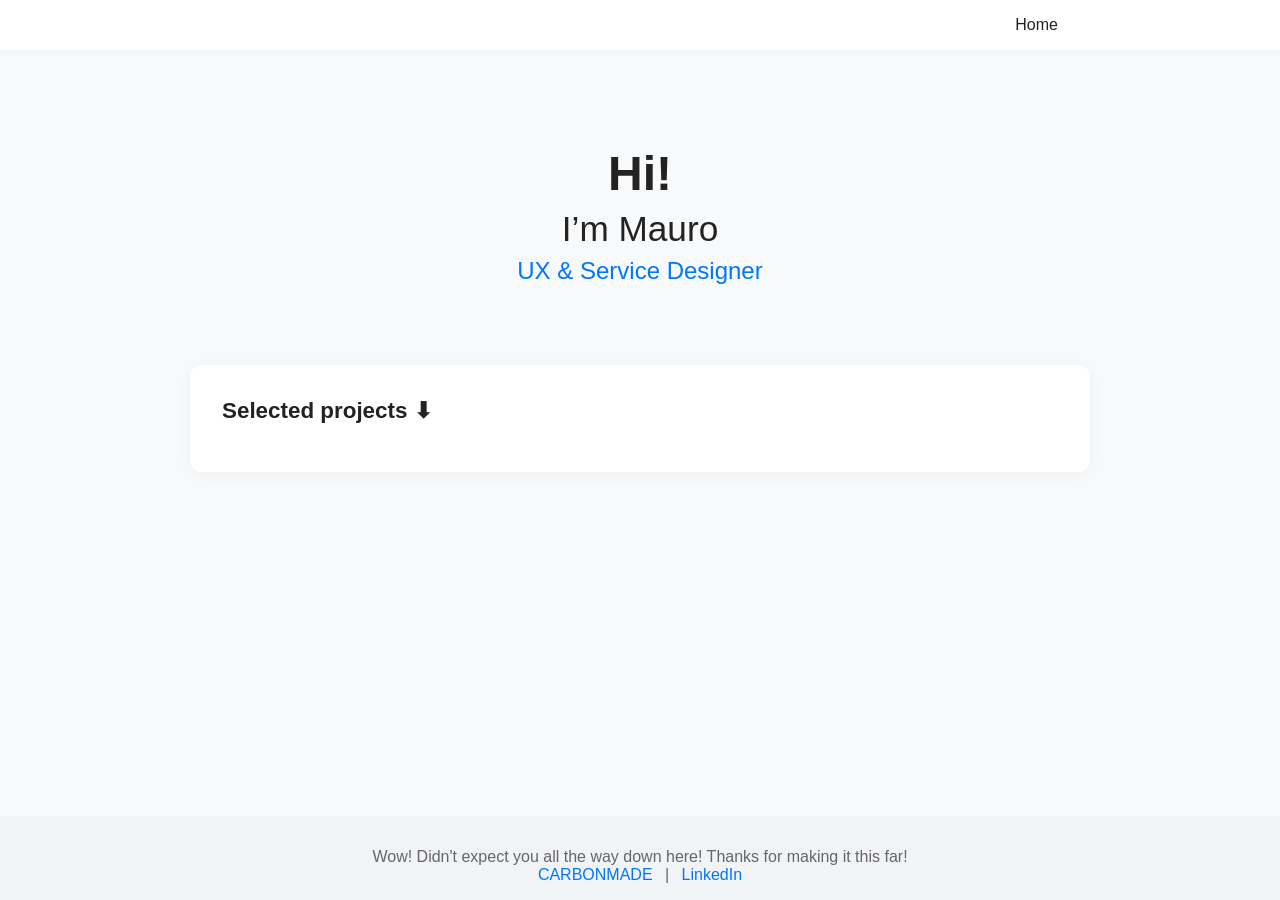
==== index.html @ ee6c0d0a "First AI draft" ====
<!DOCTYPE html>
<html lang="en">
<head>
	<meta charset="UTF-8">
	<meta name="viewport" content="width=device-width, initial-scale=1.0">
	<title>Mauro | UX & Service Designer</title>
	<link rel="stylesheet" href="style.css">
</head>
<body>
	<header>
		<nav>
			<ul>
				<li><a href="#home">Home</a></li>
			</ul>
		</nav>
	</header>
	<main>
		<section id="home" class="hero">
			<h1>Hi!</h1>
			<h2>I’m Mauro</h2>
			<h3>UX &amp; Service Designer</h3>
		</section>
		<section class="projects">
			<h2>Selected projects ⬇</h2>
			<!-- Add project cards or links here -->
		</section>
	</main>
	<footer>
		<p>Wow! Didn't expect you all the way down here! Thanks for making it this far!</p>
		<p>
			<a href="https://carbonmade.com/?campaign=c4" target="_blank" rel="noopener">CARBONMADE</a> |
			<a href="https://www.linkedin.com/in/schaellmann/" target="_blank" rel="noopener">LinkedIn</a>
		</p>
	</footer>
</body>
</html>
---- style.css ----
/* Reset some default styles */
* {
	margin: 0;
	padding: 0;
	box-sizing: border-box;
}

body {
	font-family: 'Inter', Arial, sans-serif;
	background: #f8f9fa;
	color: #222;
	min-height: 100vh;
	display: flex;
	flex-direction: column;
}

header {
	background: #fff;
	box-shadow: 0 2px 8px rgba(0,0,0,0.03);
	padding: 1rem 0;
}
nav ul {
	list-style: none;
	display: flex;
	justify-content: flex-end;
	max-width: 900px;
	margin: 0 auto;
	padding: 0 2rem;
}
nav a {
	text-decoration: none;
	color: #222;
	font-weight: 500;
	margin-left: 2rem;
	transition: color 0.2s;
}
nav a:hover {
	color: #0077ff;
}

.hero {
	text-align: center;
	padding: 6rem 2rem 3rem 2rem;
}
.hero h1 {
	font-size: 3rem;
	margin-bottom: 0.5rem;
}
.hero h2 {
	font-size: 2.2rem;
	font-weight: 400;
	margin-bottom: 0.5rem;
}
.hero h3 {
	font-size: 1.5rem;
	color: #0077ff;
	font-weight: 500;
}

.projects {
	max-width: 900px;
	margin: 2rem auto;
	padding: 2rem;
	background: #fff;
	border-radius: 12px;
	box-shadow: 0 2px 16px rgba(0,0,0,0.04);
}
.projects h2 {
	font-size: 1.4rem;
	margin-bottom: 1rem;
}

footer {
	margin-top: auto;
	background: #f1f3f6;
	text-align: center;
	padding: 2rem 1rem 1rem 1rem;
	font-size: 1rem;
	color: #666;
}
footer a {
	color: #0077ff;
	text-decoration: none;
	margin: 0 0.5rem;
}
footer a:hover {
	text-decoration: underline;
}
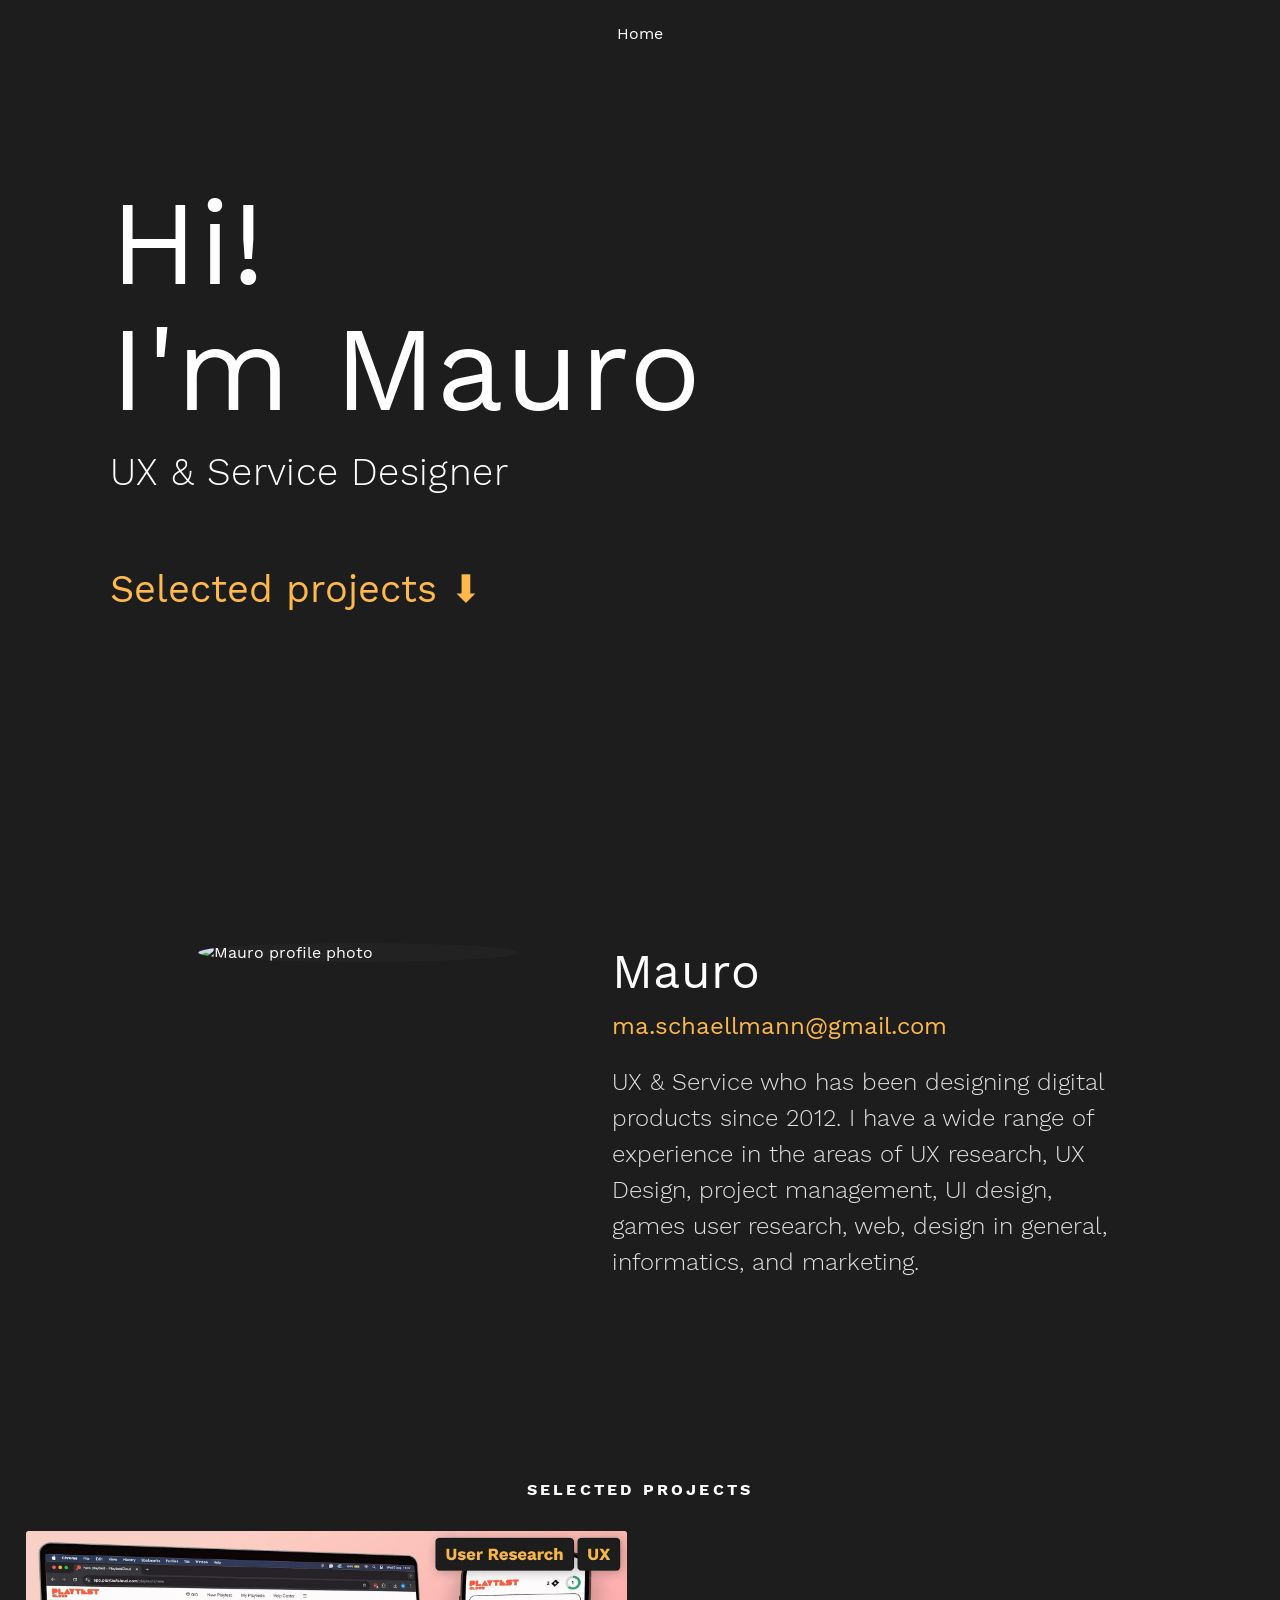
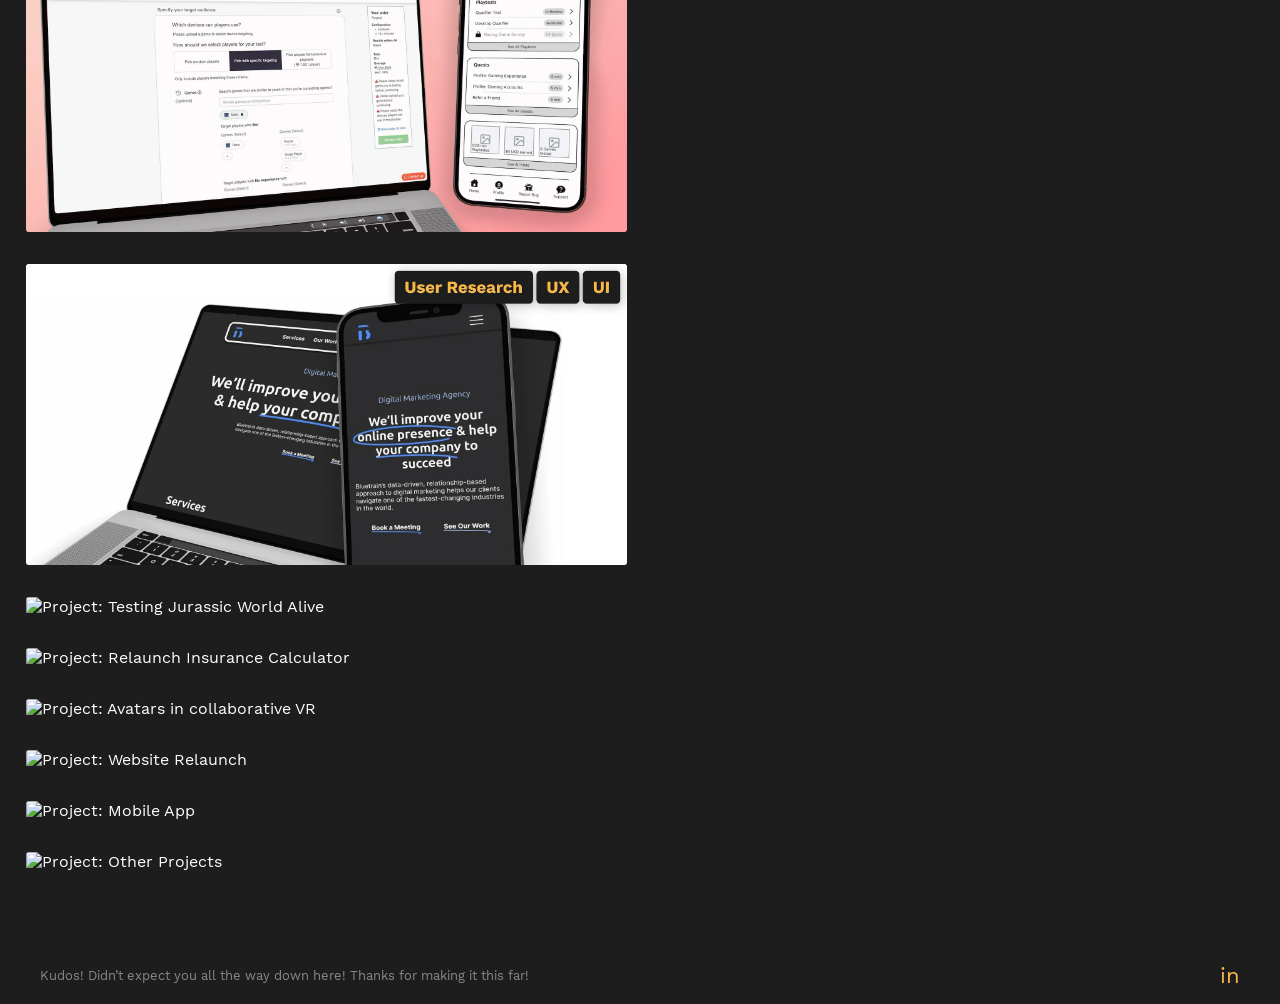
==== commit 72a24b73: "fkrst draft home page (desktop only)" ====
--- a/index.html
+++ b/index.html
@@ -1,3 +1,4 @@
+
 <!DOCTYPE html>
 <html lang="en">
 <head>
@@ -9,28 +10,83 @@
 <body>
 	<header>
 		<nav>
-			<ul>
-				<li><a href="#home">Home</a></li>
-			</ul>
+			<span class="nav-home">Home</span>
 		</nav>
 	</header>
 	<main>
-		<section id="home" class="hero">
-			<h1>Hi!</h1>
-			<h2>I’m Mauro</h2>
-			<h3>UX &amp; Service Designer</h3>
+		<section class="intro">
+			<h1>Hi!<br>I'm Mauro</h1>
+			<h2><span class="highlight-orange">UX & Service Designer</span></h2>
+			<div class="selected-projects-link" id="scroll-to-projects">Selected projects ⬇</div>
+		</section>
+		<section class="profile">
+			<div class="profile-img">
+				<img src="assets/home/mauro.webp" alt="Mauro profile photo">
+			</div>
+			<div class="profile-info">
+				<h3>Mauro</h3>
+				<a href="mailto:ma.schaellmann@gmail.com" class="email">ma.schaellmann@gmail.com</a>
+				<p>UX & Service who has been designing digital products since 2012. I have a wide range of experience in the areas of UX research, UX Design, project management, UI design, games user research, web, design in general, informatics, and marketing.</p>
+			</div>
 		</section>
 		<section class="projects">
-			<h2>Selected projects ⬇</h2>
-			<!-- Add project cards or links here -->
+			<h4 id="selected-projects">SELECTED PROJECTS</h4>
+			</main>
+			<script>
+			// Smooth scroll for 'Selected projects' link
+			document.getElementById('scroll-to-projects').addEventListener('click', function() {
+				document.getElementById('selected-projects').scrollIntoView({ behavior: 'smooth' });
+			});
+			// Animate the selected projects link and arrow
+			const selProj = document.getElementById('scroll-to-projects');
+			let offset = 0;
+			setInterval(() => {
+				offset = (offset + 1) % 30;
+				selProj.style.transform = `translateY(${offset/3}px)`;
+			}, 40);
+			</script>
+			<div class="projects-grid">
+				<div class="project-card">
+					<img src="assets/home/tile_playtestcloud.webp" alt="Project: Leveling Up Game Testing">
+					<div class="project-title-overlay">Leveling Up Game Testing</div>
+				</div>
+				<div class="project-card">
+					<img src="assets/home/tile_website.webp" alt="Project: Website Redesign">
+					<div class="project-title-overlay">Website Redesign</div>
+				</div>
+				<div class="project-card">
+					<img src="assets/home/tile_gur.webp" alt="Project: Testing Jurassic World Alive">
+					<div class="project-title-overlay">Testing Jurassic World Alive</div>
+				</div>
+				<div class="project-card">
+					<img src="assets/home/tile_insurance_calculator.webp" alt="Project: Relaunch Insurance Calculator">
+					<div class="project-title-overlay">Relaunch Insurance Calculator</div>
+				</div>
+				<div class="project-card">
+					<img src="assets/home/tile_vr.webp" alt="Project: Avatars in collaborative VR">
+					<div class="project-title-overlay">Avatars in collaborative VR</div>
+				</div>
+				<div class="project-card">
+					<img src="assets/home/tile_insurance_web.webp" alt="Project: Website Relaunch">
+					<div class="project-title-overlay">Website Relaunch</div>
+				</div>
+                <div class="project-card">
+					<img src="assets/home/tile_bilg.webp" alt="Project: Mobile App">
+					<div class="project-title-overlay">Mobile App</div>
+				</div>
+				<div class="project-card">
+					<img src="assets/home/tile_other_projects.webp" alt="Project: Other Projects">
+					<div class="project-title-overlay">Other Projects</div>
+				</div>
+			</div>
 		</section>
 	</main>
 	<footer>
-		<p>Wow! Didn't expect you all the way down here! Thanks for making it this far!</p>
-		<p>
-			<a href="https://carbonmade.com/?campaign=c4" target="_blank" rel="noopener">CARBONMADE</a> |
-			<a href="https://www.linkedin.com/in/schaellmann/" target="_blank" rel="noopener">LinkedIn</a>
-		</p>
+		<div class="footer-left">Kudos! Didn’t expect you all the way down here! Thanks for making it this far!</div>
+		<div class="footer-right">
+		
+			<a href="#" class="icon-link">in</a>
+		</div>
 	</footer>
 </body>
 </html>
--- a/style.css
+++ b/style.css
@@ -1,88 +1,287 @@
-/* Reset some default styles */
-* {
-	margin: 0;
-	padding: 0;
-	box-sizing: border-box;
+@font-face {
+    font-family: 'Work Sans';
+    src: url('fonts/Work-Sans-Regular.woff2') format('woff2');
+    font-weight: 400;
+    font-style: normal;
+    font-display: swap;
+}
+
+@font-face {
+    font-family: 'Work Sans';
+    src: url('fonts/Work-Sans-200.woff2') format('woff2');
+    font-weight: 200;
+    font-style: normal;
+    font-display: swap;
+}
+
+@font-face {
+    font-family: 'Work Sans';
+    src: url('fonts/Work-Sans-300.woff2') format('woff2');
+    font-weight: 300;
+    font-style: normal;
+    font-display: swap;
+}
+
+@font-face {
+    font-family: 'Work Sans';
+    src: url('fonts/Work-Sans-500.woff2') format('woff2');
+    font-weight: 500;
+    font-style: normal;
+    font-display: swap;
+}
+
+@font-face {
+    font-family: 'Work Sans';
+    src: url('fonts/Work-Sans-600.woff2') format('woff2');
+    font-weight: 600;
+    font-style: normal;
+    font-display: swap;
+}
+
+@font-face {
+    font-family: 'Work Sans';
+    src: url('fonts/Work-Sans-Semi-600.woff2') format('woff2');
+    font-weight: 600;
+    font-style: normal;
+    font-display: swap;
+}
+
+@font-face {
+    font-family: 'Work Sans';
+    src: url('fonts/Work-Sans-700.woff2') format('woff2');
+    font-weight: 700;
+    font-style: normal;
+    font-display: swap;
+}
+
+@font-face {
+    font-family: 'Work Sans';
+    src: url('fonts/Work-Sans-800.woff2') format('woff2');
+    font-weight: 800;
+    font-style: normal;
+    font-display: swap;
+}
+
+@font-face {
+    font-family: 'Work Sans';
+    src: url('fonts/Work-Sans-900.woff2') format('woff2');
+    font-weight: 900;
+    font-style: normal;
+    font-display: swap;
 }
 
 body {
-	font-family: 'Inter', Arial, sans-serif;
-	background: #f8f9fa;
-	color: #222;
-	min-height: 100vh;
-	display: flex;
-	flex-direction: column;
-}
-
-header {
-	background: #fff;
-	box-shadow: 0 2px 8px rgba(0,0,0,0.03);
-	padding: 1rem 0;
-}
-nav ul {
-	list-style: none;
-	display: flex;
-	justify-content: flex-end;
-	max-width: 900px;
-	margin: 0 auto;
-	padding: 0 2rem;
-}
-nav a {
-	text-decoration: none;
-	color: #222;
-	font-weight: 500;
-	margin-left: 2rem;
-	transition: color 0.2s;
-}
-nav a:hover {
-	color: #0077ff;
-}
-
-.hero {
-	text-align: center;
-	padding: 6rem 2rem 3rem 2rem;
-}
-.hero h1 {
-	font-size: 3rem;
-	margin-bottom: 0.5rem;
-}
-.hero h2 {
-	font-size: 2.2rem;
-	font-weight: 400;
-	margin-bottom: 0.5rem;
-}
-.hero h3 {
-	font-size: 1.5rem;
-	color: #0077ff;
-	font-weight: 500;
+    background: #1d1d1d;
+    color: #fff;
+    font-family: 'Work Sans', Arial, sans-serif;
+    margin: 0;
+    padding: 0;
+    overflow-x: hidden;
+}
+
+header nav {
+    width: 100%;
+    text-align: center;
+    padding: 24px 0 0 0;
+}
+
+.intro {
+    position: absolute;
+    top: 180px;
+    left: 110px;
+    z-index: 2;
+}
+
+.intro h1 {
+    font-size: 120px;
+    font-weight: 400;
+    margin: 0 0 18px 0;
+    line-height: 1.05;
+    letter-spacing: 0.01em;
+}
+
+.intro h2 {
+    font-size: 38px;
+    font-weight: 300;
+    margin: 0 0 38px 0;
+    letter-spacing: 0.01em;
+}
+
+.selected-projects-link {
+    font-size: 38px;
+    margin-top: 32px;
+    font-weight: 400;
+    cursor: pointer;
+    display: inline-block;
+    transition: transform 0.3s;
+    will-change: transform;
+    color: #feb94a;
+}
+
+.arrow {
+    font-size: 44px;
+    vertical-align: middle;
+    display: inline-block;
+    transition: transform 0.3s;
+    margin-left: 8px;
+}
+
+
+main>.profile,
+main>.projects {
+    margin-top: 100vh;
+}
+
+.profile {
+    display: flex;
+    align-items: flex-start;
+    justify-content: center;
+    margin: 0 auto 40px auto;
+    max-width: 96vw;
+    gap: 64px;
+}
+
+.profile-img {
+    flex: 0 0 380px;
+    display: flex;
+    justify-content: center;
+    align-items: flex-start;
+}
+
+.profile-img img {
+    width: 25vw;
+    height: auto;
+    border-radius: 50%;
+    object-fit: contain;
+    border: 0;
+    background: #222;
+}
+
+.profile-info {
+    flex: 1 1 0;
+    width: 50vw;
+    max-width: 500px;
+    text-align: left;
+    margin-left: 0;
+}
+
+.profile-info h3 {
+    font-size: 48px;
+    font-weight: 400;
+    margin: 0 0 12px 0;
+    letter-spacing: 0.01em;
+}
+
+.profile-info .email {
+    color: #feb94a;
+    text-decoration: none;
+    font-size: 24px;
+    display: block;
+    margin-bottom: 24px;
+    font-weight: 400;
+}
+
+.profile-info p {
+    font-size: 24px;
+    color: #e0e0e0;
+    line-height: 1.5;
+    font-weight: 300;
+    margin: 0;
 }
 
 .projects {
-	max-width: 900px;
-	margin: 2rem auto;
-	padding: 2rem;
-	background: #fff;
-	border-radius: 12px;
-	box-shadow: 0 2px 16px rgba(0,0,0,0.04);
-}
-.projects h2 {
-	font-size: 1.4rem;
-	margin-bottom: 1rem;
+    margin-top: 200px !important;
+    text-align: center;
+}
+
+.projects h4 {
+    letter-spacing: 0.2em;
+    font-size: 16px;
+    color: #fff;
+    margin-bottom: 32px;
+}
+
+.projects-grid {
+    display: flex;
+    gap: 32px;
+    margin: 0 auto;
+    width: 96vw;
+    flex-wrap: wrap;
+}
+
+.project-card img {
+    width: 47vw;
+    height: auto;
+    display: block;
+    object-fit: contain;
+    border-radius: 2px;
+}
+
+.project-card {
+    background: transparent;
+    border-radius: 2px;
+    overflow: hidden;
+    box-shadow: none;
+    position: relative;
+    transition: transform 0.22s cubic-bezier(.22, 1, .36, 1);
+    display: flex;
+    flex-direction: column;
+    align-items: center;
+    padding-bottom: 0;
+}
+
+.project-card:hover {
+    transform: scale(1.03) translateY(-8px);
+}
+
+.project-card:hover img {
+    filter: brightness(0.45);
+}
+
+.project-title-overlay {
+    display: none;
+    position: absolute;
+    left: 0;
+    bottom: 32px;
+    width: 100%;
+    color: #fff;
+    font-size: 2.4vw;
+    font-weight: 600;
+    letter-spacing: 0.01em;
+    text-align: left;
+    padding: 0 0 0 32px;
+    z-index: 2;
+    pointer-events: none;
+    text-shadow: 0 2px 12px rgba(0, 0, 0, 0.45);
+}
+
+.project-card:hover .project-title-overlay {
+    display: block;
 }
 
 footer {
-	margin-top: auto;
-	background: #f1f3f6;
-	text-align: center;
-	padding: 2rem 1rem 1rem 1rem;
-	font-size: 1rem;
-	color: #666;
-}
-footer a {
-	color: #0077ff;
-	text-decoration: none;
-	margin: 0 0.5rem;
-}
-footer a:hover {
-	text-decoration: underline;
-}
+    display: flex;
+    justify-content: space-between;
+    align-items: center;
+    padding: 32px 40px 16px 40px;
+    color: #888;
+    font-size: 13px;
+    margin-top: 60px;
+}
+
+.footer-left {
+    max-width: 60%;
+}
+
+.footer-right {
+    display: flex;
+    gap: 18px;
+    align-items: center;
+}
+
+.icon-link {
+    color: #feb94a;
+    font-size: 22px;
+    text-decoration: none;
+    margin-left: 8px;
+}
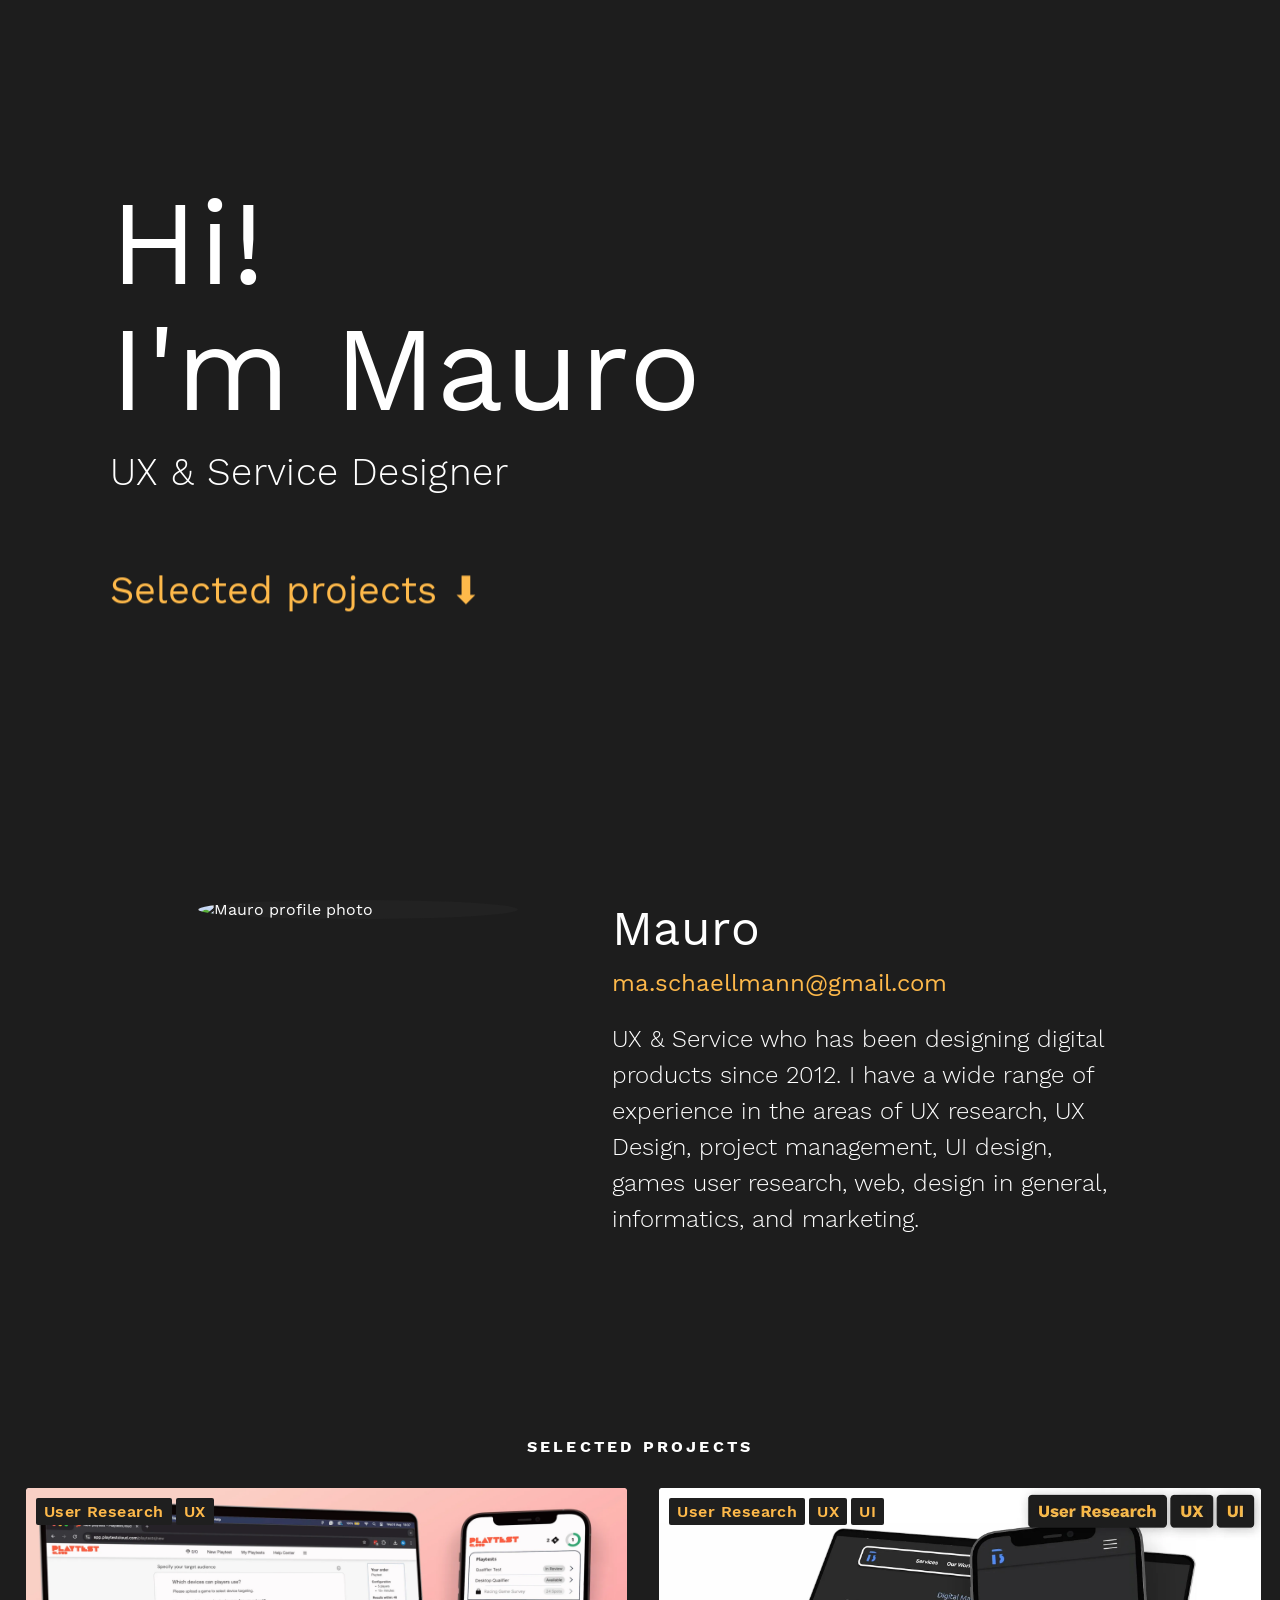
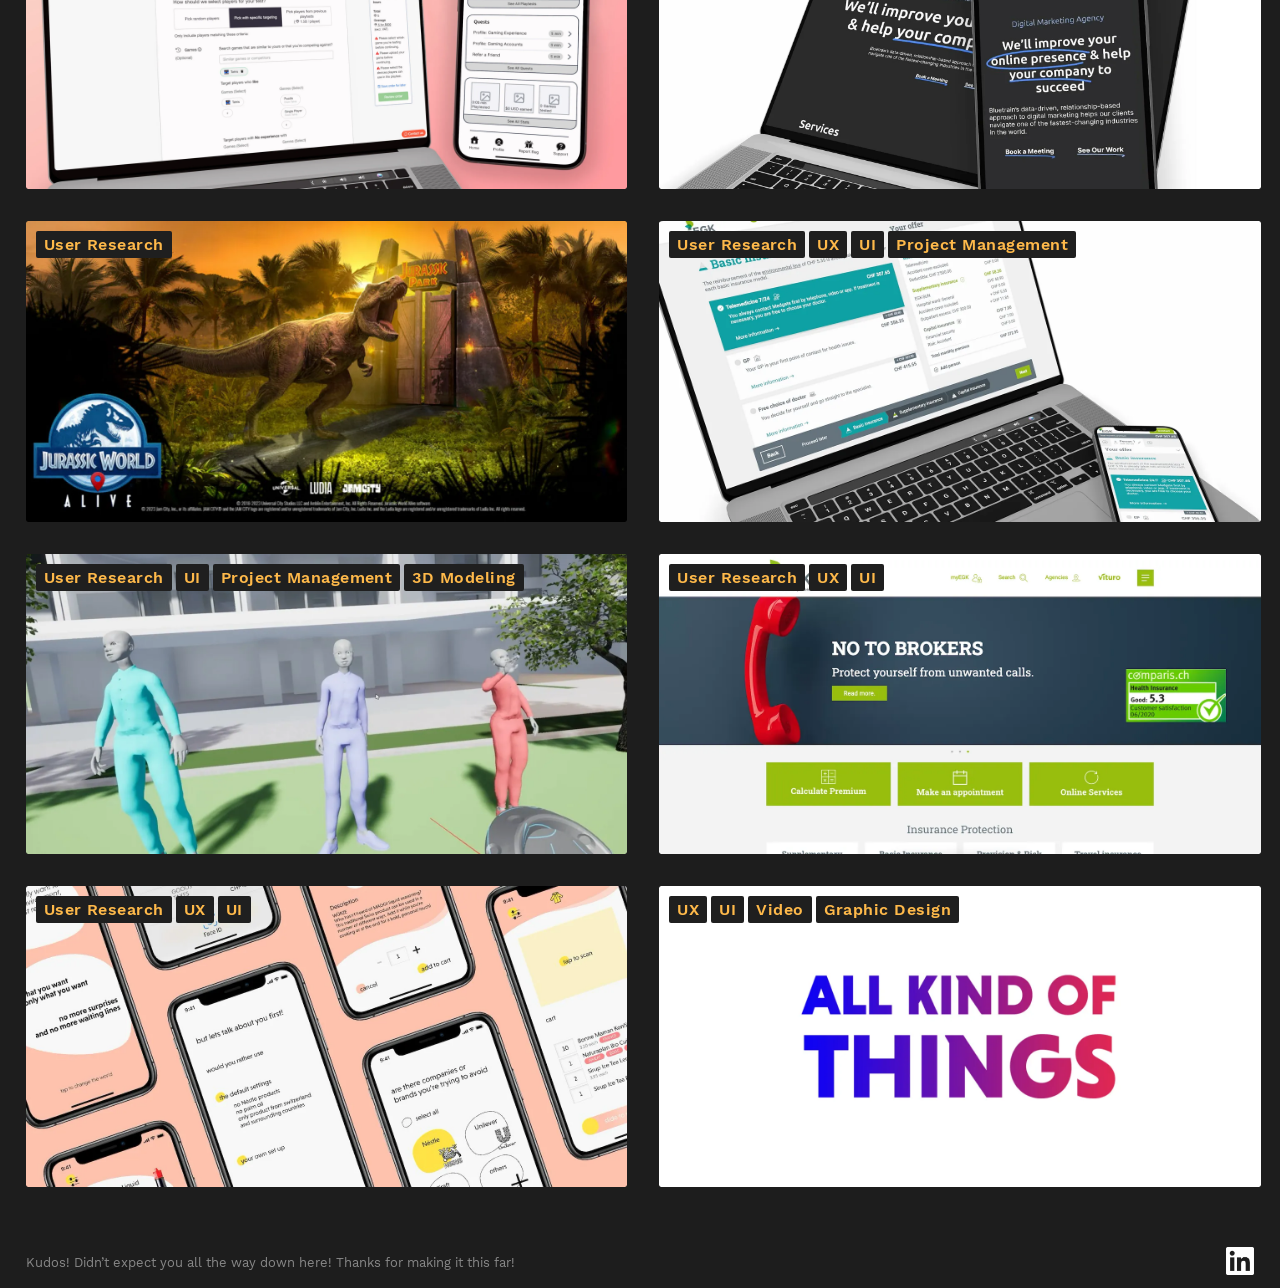
==== commit 072415e4: "added all assets" ====
--- a/index.html
+++ b/index.html
@@ -1,92 +1,156 @@
-
 <!DOCTYPE html>
 <html lang="en">
+
 <head>
-	<meta charset="UTF-8">
-	<meta name="viewport" content="width=device-width, initial-scale=1.0">
-	<title>Mauro | UX & Service Designer</title>
-	<link rel="stylesheet" href="style.css">
+    <meta charset="UTF-8">
+    <meta name="viewport" content="width=device-width, initial-scale=1.0">
+    <title>Mauro | UX & Service Designer</title>
+    <link rel="stylesheet" href="style.css">
 </head>
+
 <body>
-	<header>
-		<nav>
-			<span class="nav-home">Home</span>
-		</nav>
-	</header>
-	<main>
-		<section class="intro">
-			<h1>Hi!<br>I'm Mauro</h1>
-			<h2><span class="highlight-orange">UX & Service Designer</span></h2>
-			<div class="selected-projects-link" id="scroll-to-projects">Selected projects ⬇</div>
-		</section>
-		<section class="profile">
-			<div class="profile-img">
-				<img src="assets/home/mauro.webp" alt="Mauro profile photo">
-			</div>
-			<div class="profile-info">
-				<h3>Mauro</h3>
-				<a href="mailto:ma.schaellmann@gmail.com" class="email">ma.schaellmann@gmail.com</a>
-				<p>UX & Service who has been designing digital products since 2012. I have a wide range of experience in the areas of UX research, UX Design, project management, UI design, games user research, web, design in general, informatics, and marketing.</p>
-			</div>
-		</section>
-		<section class="projects">
-			<h4 id="selected-projects">SELECTED PROJECTS</h4>
-			</main>
-			<script>
-			// Smooth scroll for 'Selected projects' link
-			document.getElementById('scroll-to-projects').addEventListener('click', function() {
-				document.getElementById('selected-projects').scrollIntoView({ behavior: 'smooth' });
-			});
-			// Animate the selected projects link and arrow
-			const selProj = document.getElementById('scroll-to-projects');
-			let offset = 0;
-			setInterval(() => {
-				offset = (offset + 1) % 30;
-				selProj.style.transform = `translateY(${offset/3}px)`;
-			}, 40);
-			</script>
-			<div class="projects-grid">
-				<div class="project-card">
-					<img src="assets/home/tile_playtestcloud.webp" alt="Project: Leveling Up Game Testing">
-					<div class="project-title-overlay">Leveling Up Game Testing</div>
-				</div>
-				<div class="project-card">
-					<img src="assets/home/tile_website.webp" alt="Project: Website Redesign">
-					<div class="project-title-overlay">Website Redesign</div>
-				</div>
-				<div class="project-card">
-					<img src="assets/home/tile_gur.webp" alt="Project: Testing Jurassic World Alive">
-					<div class="project-title-overlay">Testing Jurassic World Alive</div>
-				</div>
-				<div class="project-card">
-					<img src="assets/home/tile_insurance_calculator.webp" alt="Project: Relaunch Insurance Calculator">
-					<div class="project-title-overlay">Relaunch Insurance Calculator</div>
-				</div>
-				<div class="project-card">
-					<img src="assets/home/tile_vr.webp" alt="Project: Avatars in collaborative VR">
-					<div class="project-title-overlay">Avatars in collaborative VR</div>
-				</div>
-				<div class="project-card">
-					<img src="assets/home/tile_insurance_web.webp" alt="Project: Website Relaunch">
-					<div class="project-title-overlay">Website Relaunch</div>
-				</div>
-                <div class="project-card">
-					<img src="assets/home/tile_bilg.webp" alt="Project: Mobile App">
-					<div class="project-title-overlay">Mobile App</div>
-				</div>
-				<div class="project-card">
-					<img src="assets/home/tile_other_projects.webp" alt="Project: Other Projects">
-					<div class="project-title-overlay">Other Projects</div>
-				</div>
-			</div>
-		</section>
-	</main>
-	<footer>
-		<div class="footer-left">Kudos! Didn’t expect you all the way down here! Thanks for making it this far!</div>
-		<div class="footer-right">
-		
-			<a href="#" class="icon-link">in</a>
-		</div>
-	</footer>
+    <main>
+        <section class="intro">
+            <h1>Hi!<br>I'm Mauro</h1>
+            <h2><span class="highlight-orange">UX & Service Designer</span></h2>
+            <div class="selected-projects-link" id="scroll-to-projects">Selected projects ⬇</div>
+        </section>
+        <section class="profile">
+            <div class="profile-img">
+                <img src="assets/home/mauro.webp" alt="Mauro profile photo">
+            </div>
+            <div class="profile-info">
+                <h3>Mauro</h3>
+                <a href="mailto:ma.schaellmann@gmail.com" class="email">ma.schaellmann@gmail.com</a>
+                <p>UX & Service who has been designing digital products since 2012. I have a wide range of experience in
+                    the areas of UX research, UX Design, project management, UI design, games user research, web, design
+                    in general, informatics, and marketing.</p>
+            </div>
+        </section>
+        <section class="projects">
+            <h4 id="selected-projects">SELECTED PROJECTS</h4>
+    </main>
+    <script>
+        // Smooth scroll for 'Selected projects' link
+        document.getElementById('scroll-to-projects').addEventListener('click', function () {
+            document.getElementById('selected-projects').scrollIntoView({ behavior: 'smooth' });
+        });
+        // Animate the selected projects link and arrow
+        const selProj = document.getElementById('scroll-to-projects');
+        let offset = 0;
+        setInterval(() => {
+            offset = (offset + 1) % 30;
+            selProj.style.transform = `translateY(${offset / 3}px)`;
+        }, 40);
+    </script>
+    <div class="projects-grid">
+        <div class="project-tile">
+            <a href="playtestcloud.html" class="project-card">
+                <div class="tag-bar">
+                    <span class="tag">User Research</span>
+                    <span class="tag">UX</span>
+                </div>
+                <img src="assets/home/tile_playtestcloud.webp" alt="Project: Leveling Up Game Testing">
+                <div class="project-title-gradient"></div>
+                <div class="project-title-overlay">Leveling Up Game Testing</div>
+            </a>
+        </div>
+        <div class="project-tile">
+            <a href="website.html" class="project-card">
+                <div class="tag-bar">
+                    <span class="tag">User Research</span>
+                    <span class="tag">UX</span>
+                    <span class="tag">UI</span>
+                </div>
+                <img src="assets/home/tile_website.webp" alt="Project: Website Redesign">
+                <div class="project-title-gradient"></div>
+                <div class="project-title-overlay">Website Redesign</div>
+            </a>
+        </div>
+        <div class="project-tile">
+            <a href="gur.html" class="project-card">
+                <div class="tag-bar">
+                    <span class="tag">User Research</span>
+                </div>
+                <img src="assets/home/tile_gur.webp" alt="Project: Testing Jurassic World Alive">
+                <div class="project-title-gradient"></div>
+                <div class="project-title-overlay">Testing Jurassic World Alive</div>
+            </a>
+        </div>
+        <div class="project-tile">
+            <a href="insurance-calculator.html" class="project-card">
+                <div class="tag-bar">
+                    <span class="tag">User Research</span>
+                    <span class="tag">UX</span>
+                    <span class="tag">UI</span>
+                    <span class="tag">Project Management</span>
+                </div>
+                <img src="assets/home/tile_insurance_calculator.webp" alt="Project: Relaunch Insurance Calculator">
+                <div class="project-title-gradient"></div>
+                <div class="project-title-overlay">Relaunch Insurance Calculator</div>
+            </a>
+        </div>
+        <div class="project-tile">
+            <a href="vr.html" class="project-card">
+                <div class="tag-bar">
+                    <span class="tag">User Research</span>
+                    <span class="tag">UI</span>
+                    <span class="tag">Project Management</span>
+                    <span class="tag">3D Modeling</span>
+                </div>
+                <img src="assets/home/tile_vr.webp" alt="Project: Avatars in collaborative VR">
+                <div class="project-title-gradient"></div>
+                <div class="project-title-overlay">Avatars in collaborative VR</div>
+            </a>
+        </div>
+        <div class="project-tile">
+            <a href="insurance-web.html" class="project-card">
+                <div class="tag-bar">
+                    <span class="tag">User Research</span>
+                    <span class="tag">UX</span>
+                    <span class="tag">UI</span>
+                </div>
+                <img src="assets/home/tile_insurance_web.webp" alt="Project: Website Relaunch">
+                <div class="project-title-gradient"></div>
+                <div class="project-title-overlay">Website Relaunch</div>
+            </a>
+        </div>
+        <div class="project-tile">
+            <a href="bilg.html" class="project-card">
+                <div class="tag-bar">
+                    <span class="tag">User Research</span>
+                    <span class="tag">UX</span>
+                    <span class="tag">UI</span>
+                </div>
+                <img src="assets/home/tile_bilg.webp" alt="Project: Mobile App">
+                <div class="project-title-gradient"></div>
+                <div class="project-title-overlay">Mobile App</div>
+            </a>
+        </div>
+        <div class="project-tile">
+            <a href="other-projects.html" class="project-card">
+                <div class="tag-bar">
+                    <span class="tag">UX</span>
+                    <span class="tag">UI</span>
+                    <span class="tag">Video</span>
+                    <span class="tag">Graphic Design</span>
+                </div>
+                <img src="assets/home/tile_other_projects.webp" alt="Project: Other Projects">
+                <div class="project-title-gradient"></div>
+                <div class="project-title-overlay">Other Projects</div>
+            </a>
+        </div>
+    </div>
+    </section>
+    </main>
+    <footer>
+        <div class="footer-left">Kudos! Didn’t expect you all the way down here! Thanks for making it this far!</div>
+        <div>
+                <a href="https://www.linkedin.com/in/schaellmann/" target="_blank" class="social-icon" aria-label="LinkedIn">
+                    <img src="assets/linkedIn.png" alt="LinkedIn"/>
+                </a>
+        </div>
+    </footer>
 </body>
-</html>
+
+</html>
--- a/style.css
+++ b/style.css
@@ -183,7 +183,7 @@
 
 .profile-info p {
     font-size: 24px;
-    color: #e0e0e0;
+    color: #fff;
     line-height: 1.5;
     font-weight: 300;
     margin: 0;
@@ -202,11 +202,11 @@
 }
 
 .projects-grid {
-    display: flex;
+    display: grid;
+    grid-template-columns: 1fr 1fr;
     gap: 32px;
     margin: 0 auto;
     width: 96vw;
-    flex-wrap: wrap;
 }
 
 .project-card img {
@@ -229,6 +229,37 @@
     align-items: center;
     padding-bottom: 0;
 }
+
+
+
+.tag-bar {
+    display: flex;
+    gap: 4px;
+    margin-bottom: 4px;
+    flex-wrap: wrap;
+    position: absolute;
+    top: 0;
+    left: 0;
+    width: 100%;
+    z-index: 2;
+    padding: 10px 10px 0 10px;
+    box-sizing: border-box;
+    justify-content: flex-start;
+    pointer-events: none;
+}
+
+.tag {
+    display: inline-block;
+    background: #1f1f1f;
+    color: #feb94a;
+    font-size: 16px;
+    font-weight: 600;
+    padding: 4px 8px;
+    border-radius: 2px;
+    letter-spacing: 0.03em;
+    pointer-events: auto;
+}
+
 
 .project-card:hover {
     transform: scale(1.03) translateY(-8px);
@@ -250,9 +281,13 @@
     letter-spacing: 0.01em;
     text-align: left;
     padding: 0 0 0 32px;
-    z-index: 2;
+    z-index: 3;
     pointer-events: none;
     text-shadow: 0 2px 12px rgba(0, 0, 0, 0.45);
+}
+
+.project-title-gradient {
+    display: none;
 }
 
 .project-card:hover .project-title-overlay {
@@ -263,25 +298,322 @@
     display: flex;
     justify-content: space-between;
     align-items: center;
-    padding: 32px 40px 16px 40px;
     color: #888;
     font-size: 13px;
-    margin-top: 60px;
+    width: 96vw;
+    margin: 60px auto 10px;
 }
 
 .footer-left {
-    max-width: 60%;
-}
-
-.footer-right {
+    padding-right: 10px;
+}
+
+.social-icon img {
+    width: 28px;
+    height: auto;
+}
+
+
+
+
+/* Project Pages */
+a {
+    color: #f6f6f6;
+    text-decoration: none;
+}
+
+.page-wrapper {
+    width: min(100%, 1140px);
+    margin: 0 auto;
+}
+
+header {
+    position: absolute;
+    top: 20px;
+    left: 50%;
+    z-index: 20;
+}
+
+header a {
+    display: inline-block;
+    border: 1px solid rgba(255, 255, 255, .18);
+    padding: 10px 14px;
+    border-radius: 4px;
+    background: rgba(0, 0, 0, .45);
+    color: #fff;
+    font-weight: 600;
+    letter-spacing: 0.04em;
+}
+
+.hero {
+    position: relative;
+}
+
+.hero img {
+    width: 100%;
+    height: auto;
+    display: block;
+    object-fit: cover;
+}
+
+.hero-overlay {
+    position: absolute;
+    inset: 0;
+    background: linear-gradient(180deg, rgba(0, 0, 0, .35) 0%, rgba(0, 0, 0, .65) 70%, rgba(0, 0, 0, .9) 100%);
+}
+
+.hero-text {
+    position: absolute;
+    left: 50%;
+    transform: translateX(-50%);
+    bottom: 16%;
+    z-index: 10;
+    width: min(100%, 920px);
+    text-align: center;
+    color: #fff;
+}
+
+.hero-text h1 {
+    margin: 0;
+    font-size: clamp(2.2rem, 7vw, 5.6rem);
+    font-weight: 700;
+    line-height: 1.04;
+    letter-spacing: 0.02em;
+}
+
+.hero-text p {
+    margin: 1rem 0 0;
+    font-size: clamp(1rem, 2vw, 1.4rem);
+    font-weight: 500;
+    color: #f0f0f0;
+    letter-spacing: 0.04em;
+}
+
+.subtitle {
+    text-align: center;
+    margin: 40px auto 16px;
+    font-size: 1.05rem;
+    font-weight: 300;
+    max-width: 900px;
+}
+
+.text-content {
+    max-width: 920px;
+    margin: 0 auto 40px;
+    padding: 0 20px;
+}
+
+.text-content h2 {
+    font-size: 1.35rem;
+    font-weight: 600;
+    margin-top: 26px;
+    margin-bottom: 10px;
+    color: #fff;
+}
+
+.text-content p {
+    color: #e6e6e6;
+    font-weight: 300;
+    line-height: 1.7;
+    font-size: 1.1rem;
+}
+
+
+.project-meta {
+    gap: 16px;
+    margin-top: 14px;
+}
+
+.project-meta div {
+    margin-bottom: 6px;
+}
+
+.project-meta div span.label {
+    display: inline-block;
+    color: #feb94a;
+    font-weight: 700;
+    text-transform: uppercase;
+    letter-spacing: 0.07em;
+    margin-right: 6px;
+    font-size: 0.84rem;
+}
+
+.media-block {
+    flex: 1;
+    background: #111;
+    overflow: hidden;
+    border-radius: 8px;
+    border: 1px solid #252525;
+}
+
+.media-block video {
+    width: 100%;
+    height: auto;
+    display: block;
+}
+
+.media-caption {
+    padding: 10px 12px;
+    font-size: 0.9rem;
+    color: #c3c3c3;
+}
+
+.bottom-nav {
     display: flex;
-    gap: 18px;
+    justify-content: space-between;
     align-items: center;
-}
-
-.icon-link {
+    padding: 24px 20px 50px;
+    margin-top: 40px;
+    border-top: 1px solid #222;
+}
+
+.bottom-nav a {
     color: #feb94a;
-    font-size: 22px;
-    text-decoration: none;
-    margin-left: 8px;
+    font-weight: 600;
+}
+
+
+/* Responsive styles for mobile */
+@media (max-width: 500px) {
+
+    main>.profile,
+    main>.projects {
+        margin-top: 200px;
+    }
+
+    .intro {
+        position: static;
+        top: unset;
+        left: unset;
+        padding: 32px 0 0 8vw;
+        text-align: left;
+    }
+
+    .intro h1 {
+        font-size: 48px;
+    }
+
+    .intro h2 {
+        font-size: 22px;
+    }
+
+    .selected-projects-link {
+        font-size: 22px;
+        margin-top: 18px;
+    }
+
+    .profile {
+        flex-direction: column;
+        align-items: center;
+        gap: 24px;
+        margin-top: 32px;
+        max-width: 100vw;
+    }
+
+    .profile-img {
+        flex: unset;
+        width: 100vw;
+        justify-content: center;
+        align-items: center;
+    }
+
+    .profile-img img {
+        width: 44vw;
+        max-width: 180px;
+        min-width: 120px;
+        margin: 0 auto;
+    }
+
+    .profile-info {
+        width: 84vw;
+        max-width: 100vw;
+        text-align: left;
+        margin-left: 0;
+    }
+
+    .profile-info h3 {
+        font-size: 28px;
+    }
+
+    .profile-info .email {
+        font-size: 16px;
+        margin-bottom: 16px;
+    }
+
+    .profile-info p {
+        font-size: 16px;
+    }
+
+    .projects {
+        margin-top: 64px !important;
+    }
+
+    .projects-grid {
+        display: grid;
+        grid-template-columns: 1fr 1fr;
+        gap: 16px;
+        width: 96vw;
+        align-items: stretch;
+        justify-items: center;
+    }
+
+    .project-card {
+        width: 48vw;
+        max-width: 100%;
+        min-width: 0;
+        align-items: center;
+        margin: 0;
+    }
+
+    .projects-grid {
+        grid-template-columns: 1fr;
+        gap: 16px;
+        width: 96vw;
+        align-items: stretch;
+        justify-items: center;
+    }
+
+    .project-card {
+        width: 96vw;
+        max-width: 100%;
+        min-width: 0;
+        align-items: center;
+        margin: 0;
+    }
+
+    .project-card img {
+        width: 100%;
+        max-width: 100%;
+        min-width: 0;
+        height: auto;
+    }
+
+    .footer-left {
+        max-width: 100vw;
+    }
+
+    .footer-right {
+        justify-content: center;
+        gap: 12px;
+    }
+
+    .project-title-overlay {
+        display: block !important;
+        font-size: 18px;
+        bottom: 0;
+        padding: 0 0 12px 16px;
+        z-index: 3;
+    }
+
+    .project-title-gradient {
+        display: block !important;
+        position: absolute;
+        left: 0;
+        bottom: 0;
+        width: 100%;
+        height: 60%;
+        z-index: 2;
+        pointer-events: none;
+        background: linear-gradient(to top, rgba(31, 31, 31, 0.8) 0%, rgba(31, 31, 31, 0.0) 60%);
+    }
 }
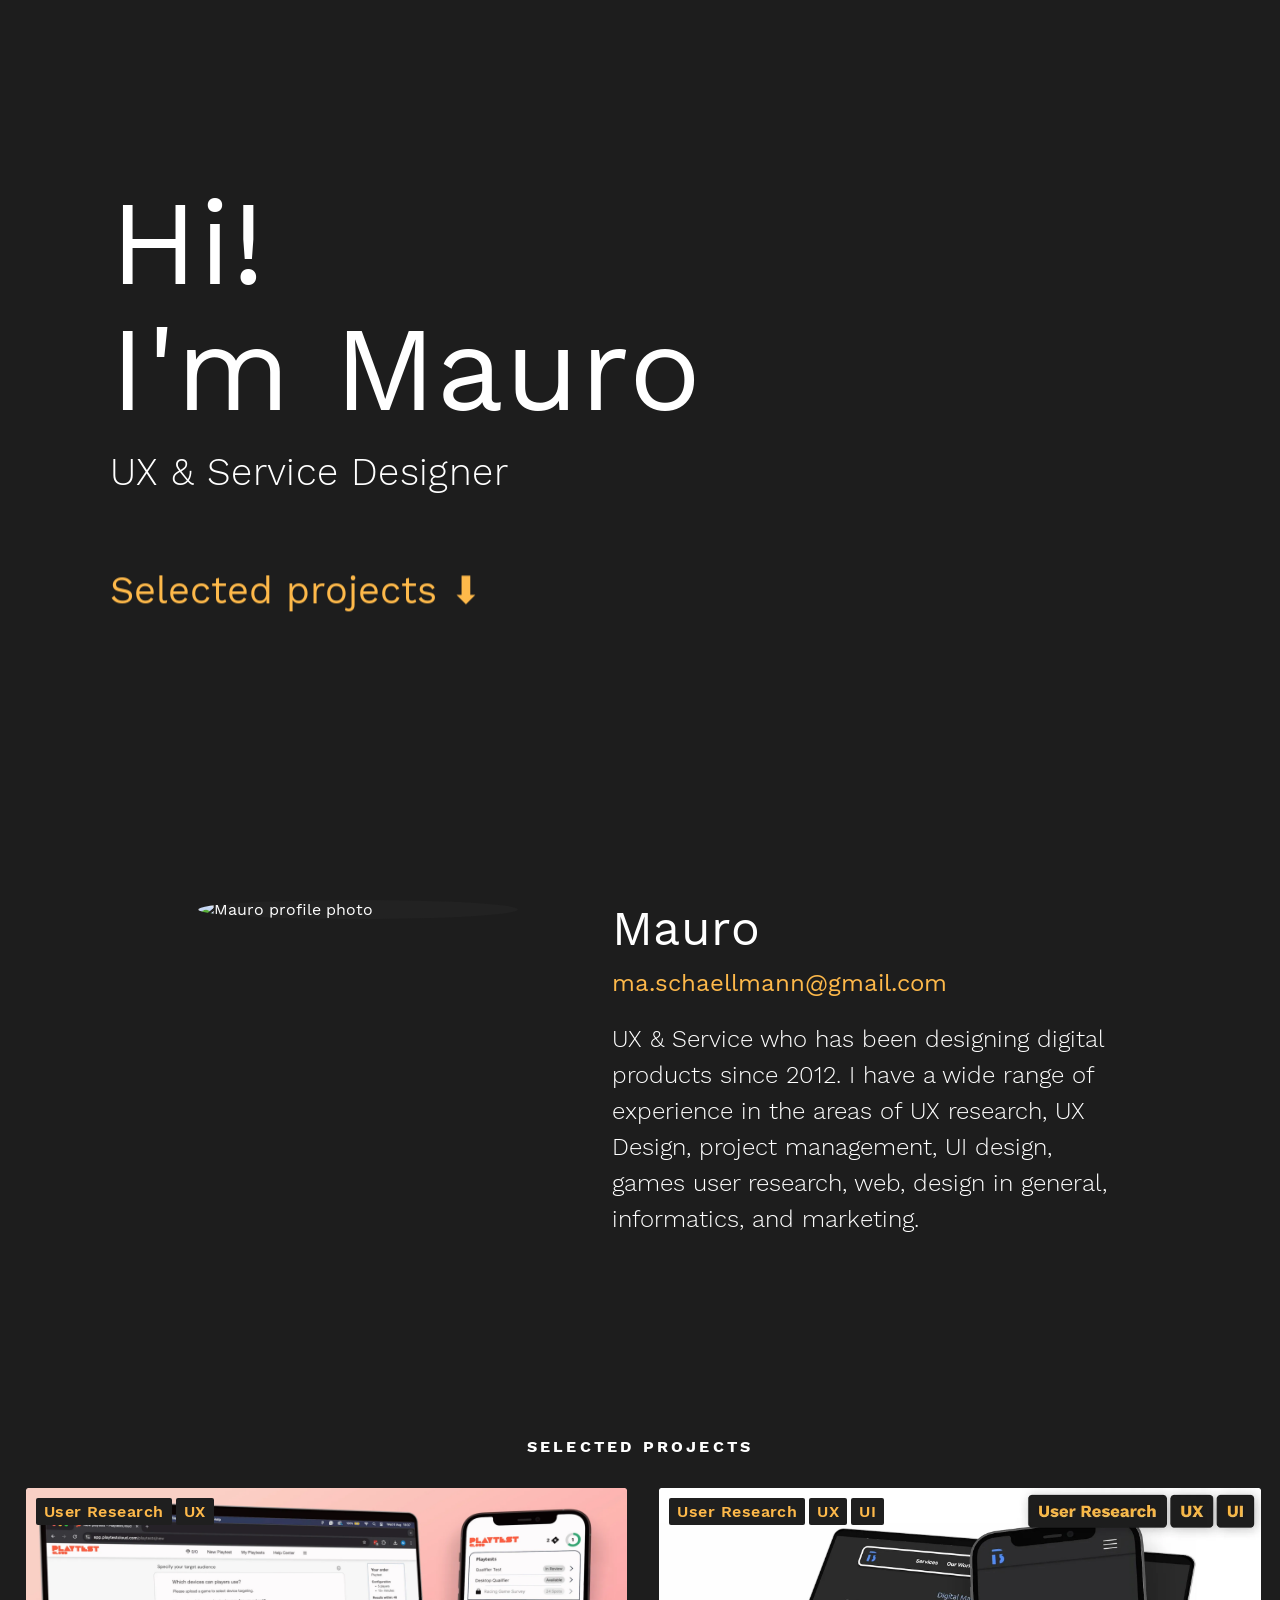
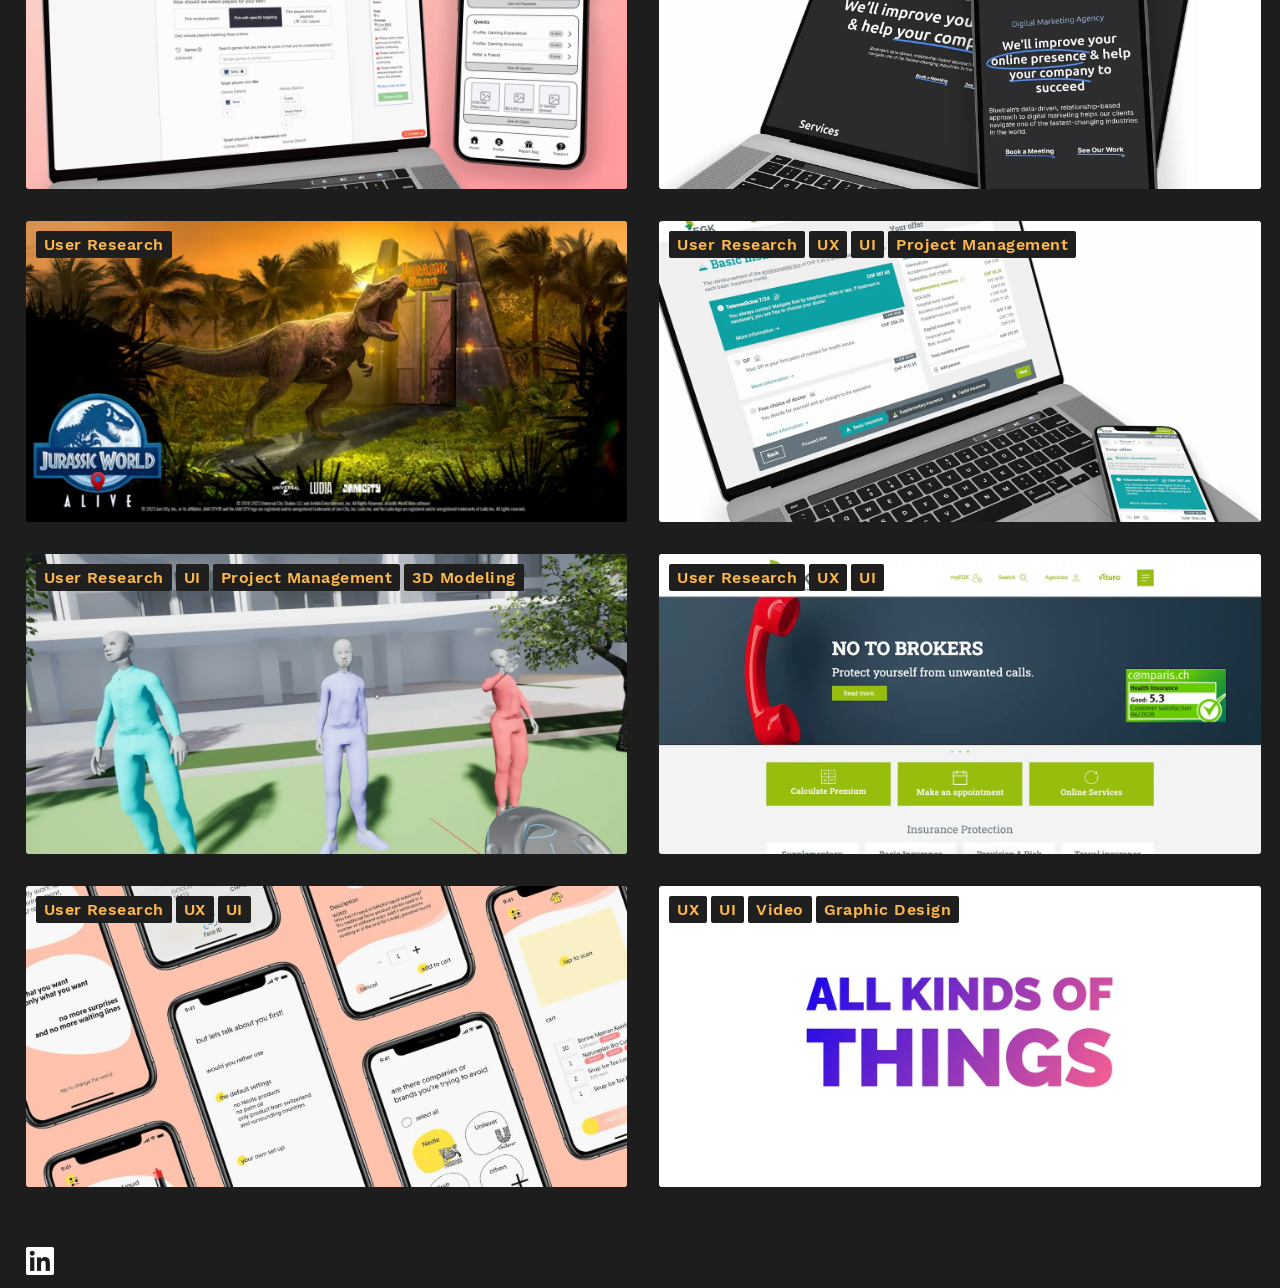
==== commit 6e123f3a: "filled all the content. Desktop ready. Mobile still needs some work" ====
--- a/index.html
+++ b/index.html
@@ -144,10 +144,9 @@
     </section>
     </main>
     <footer>
-        <div class="footer-left">Kudos! Didn’t expect you all the way down here! Thanks for making it this far!</div>
         <div>
                 <a href="https://www.linkedin.com/in/schaellmann/" target="_blank" class="social-icon" aria-label="LinkedIn">
-                    <img src="assets/linkedIn.png" alt="LinkedIn"/>
+                    <img src="assets/icons/linkedIn.png" alt="LinkedIn"/>
                 </a>
         </div>
     </footer>
--- a/style.css
+++ b/style.css
@@ -117,15 +117,6 @@
     will-change: transform;
     color: #feb94a;
 }
-
-.arrow {
-    font-size: 44px;
-    vertical-align: middle;
-    display: inline-block;
-    transition: transform 0.3s;
-    margin-left: 8px;
-}
-
 
 main>.profile,
 main>.projects {
@@ -317,10 +308,7 @@
 
 
 /* Project Pages */
-a {
-    color: #f6f6f6;
-    text-decoration: none;
-}
+
 
 .page-wrapper {
     width: min(100%, 1140px);
@@ -328,9 +316,9 @@
 }
 
 header {
-    position: absolute;
+    position: fixed;
     top: 20px;
-    left: 50%;
+    left: 20px;
     z-index: 20;
 }
 
@@ -343,6 +331,7 @@
     color: #fff;
     font-weight: 600;
     letter-spacing: 0.04em;
+    text-decoration: none;
 }
 
 .hero {
@@ -389,14 +378,6 @@
     letter-spacing: 0.04em;
 }
 
-.subtitle {
-    text-align: center;
-    margin: 40px auto 16px;
-    font-size: 1.05rem;
-    font-weight: 300;
-    max-width: 900px;
-}
-
 .text-content {
     max-width: 920px;
     margin: 0 auto 40px;
@@ -411,13 +392,137 @@
     color: #fff;
 }
 
-.text-content p {
+.text-content p,
+.text-content li {
     color: #e6e6e6;
     font-weight: 300;
     line-height: 1.7;
     font-size: 1.1rem;
 }
 
+.text-content > img {
+    width: 100%;
+    height: auto;
+    display: block;
+    border-radius: 4px;
+}
+
+.wireframe-grid {
+    display: flex;
+    gap: 20px;
+    flex-wrap: wrap;
+    justify-content: center;
+    margin-bottom: 24px;
+}
+
+.wireframe-grid > div {
+    flex: 1;
+    min-width: 0;
+}
+
+.wireframe-grid > div img {
+    width: 100%;
+    height: auto;
+}
+
+.wireframe-grid img {
+    width: min(48%, 560px);
+    height: auto;
+    border-radius: 4px;
+    display: block;
+}
+
+.scope-layout {
+    display: flex;
+    align-items: flex-start;
+    gap: 32px;
+    flex-wrap: wrap;
+    margin-bottom: 24px;
+    justify-self: center;
+}
+
+.scope-layout img {
+    width: min(46%, 480px);
+    max-width: 480px;
+    height: auto;
+    border-radius: 4px;
+    flex: 0 1 auto;
+}
+
+.scope-content {
+    flex: 1 1 320px;
+    min-width: 260px;
+    align-self: center;
+}
+
+.scope-content h2 {
+    margin-top: 0;
+}
+
+.scope-content ul {
+    margin-top: 12px;
+    padding-left: 1.1rem;
+    font-size: 1.1rem;
+    color: #e6e6e6;
+    font-weight: 300;
+    line-height: 1.7;
+}
+
+.split-section {
+    max-width: 920px;
+    margin: 40px auto;
+    display: flex;
+    flex-direction: column;
+    gap: 36px;
+}
+
+.split-content {
+    display: flex;
+    align-items: center;
+    gap: 28px;
+}
+
+.split-text {
+    flex: 1 1 360px;
+    color: #e6e6e6;
+}
+
+.split-text h2 {
+    margin: 0 0 12px;
+    color: #fff;
+}
+
+.split-text p {
+    margin: 0;
+    line-height: 1.6;
+    font-weight: 300;
+}
+
+.split-media {
+    flex: 1 1 420px;
+    max-width: 600px;
+    position: relative;
+}
+
+.split-media img,
+.split-media video {
+    width: 100%;
+    height: auto;
+    display: block;
+    border-radius: 8px;
+}
+
+@media (max-width: 930px) {
+    .split-content {
+        flex-direction: column;
+    }
+
+    .split-media,
+    .split-text {
+        width: 100%;
+        max-width: 100%;
+    }
+}
 
 .project-meta {
     gap: 16px;
@@ -435,15 +540,54 @@
     text-transform: uppercase;
     letter-spacing: 0.07em;
     margin-right: 6px;
-    font-size: 0.84rem;
+    font-size: 1.1rem;
 }
 
 .media-block {
     flex: 1;
-    background: #111;
+    background: #1d1d1d;
     overflow: hidden;
     border-radius: 8px;
-    border: 1px solid #252525;
+    position: relative;
+}
+
+.video-wrapper {
+    position: relative;
+    display: block;
+}
+
+.video-controls {
+    position: absolute;
+    bottom: 10px;
+    left: 10px;
+    display: flex;
+    gap: 6px;
+    z-index: 10;
+}
+
+.video-ctrl-btn {
+    background: #1d1d1d;
+    border: none;
+    padding: 4px!important;
+    border-radius: 4px;
+    padding: 0;
+    cursor: pointer;
+    display: flex;
+    align-items: center;
+    justify-content: center;
+    opacity: 0.8;
+    transition: opacity 0.15s;
+}
+
+.video-ctrl-btn:hover {
+    opacity: 1;
+}
+
+.video-ctrl-btn img {
+    width: 20px;
+    height: 20px;
+    filter: brightness(0) invert(1) drop-shadow(0 1px 2px rgba(0,0,0,0.8));
+    display: block;
 }
 
 .media-block video {
@@ -467,9 +611,14 @@
     border-top: 1px solid #222;
 }
 
+a {
+    color: #feb94a;
+    text-decoration: underline;
+}
+
 .bottom-nav a {
-    color: #feb94a;
     font-weight: 600;
+    text-decoration: none;
 }
 
 
@@ -549,23 +698,6 @@
     }
 
     .projects-grid {
-        display: grid;
-        grid-template-columns: 1fr 1fr;
-        gap: 16px;
-        width: 96vw;
-        align-items: stretch;
-        justify-items: center;
-    }
-
-    .project-card {
-        width: 48vw;
-        max-width: 100%;
-        min-width: 0;
-        align-items: center;
-        margin: 0;
-    }
-
-    .projects-grid {
         grid-template-columns: 1fr;
         gap: 16px;
         width: 96vw;
@@ -592,12 +724,7 @@
         max-width: 100vw;
     }
 
-    .footer-right {
-        justify-content: center;
-        gap: 12px;
-    }
-
-    .project-title-overlay {
+.project-title-overlay {
         display: block !important;
         font-size: 18px;
         bottom: 0;
@@ -616,4 +743,254 @@
         pointer-events: none;
         background: linear-gradient(to top, rgba(31, 31, 31, 0.8) 0%, rgba(31, 31, 31, 0.0) 60%);
     }
+}
+
+/* Image Slider Styles */
+.image-slider {
+    margin: 40px 0;
+    display: flex;
+    flex-direction: column;
+    align-items: center;
+    gap: 16px;
+}
+
+.slider-wrapper {
+    display: flex;
+    align-items: center;
+    gap: 16px;
+    width: 100%;
+    justify-content: center;
+}
+
+.slider-container {
+    position: relative;
+    flex: 1;
+    max-width: 920px;
+    height: 85vh;
+    background: #1d1d1d;
+    overflow: hidden;
+    border-radius: 8px;
+}
+
+.slides-wrapper {
+    position: relative;
+    height: 100%;
+    overflow: hidden;
+}
+
+.slide {
+    height: 100%;
+    width: 100%;
+    display: none;
+    flex-direction: column;
+    background: #1d1d1d;
+    overflow: hidden;
+}
+
+.slide.active {
+    display: flex;
+}
+
+.slide img {
+    flex: 1 1 0;
+    width: 100%;
+    min-height: 0;
+    object-fit: contain;
+}
+
+.slide-caption {
+    text-align: center;
+    padding: 8px 16px;
+    font-size: 0.85rem;
+    color: #c3c3c3;
+    font-weight: 300;
+    flex-shrink: 0;
+}
+
+.slider-btn {
+    background: rgba(255, 255, 255, 0.15);
+    border: 1px solid rgba(255, 255, 255, 0.25);
+    color: #fff;
+    font-size: 24px;
+    padding: 12px 16px;
+    cursor: pointer;
+    border-radius: 4px;
+    transition: all 0.3s ease;
+    z-index: 10;
+    display: flex;
+    align-items: center;
+    justify-content: center;
+    font-weight: 600;
+    height: fit-content;
+    flex-shrink: 0;
+}
+
+.slider-btn:hover {
+    background: rgba(255, 255, 255, 0.25);
+    border-color: rgba(255, 255, 255, 0.4);
+    color: #feb94a;
+}
+
+.slider-btn-prev {
+    order: -1;
+}
+
+.slider-btn-next {
+    order: 1;
+}
+
+.slider-indicators {
+    display: flex;
+    gap: 8px;
+    justify-content: center;
+    flex-wrap: wrap;
+}
+
+.indicator {
+    width: 8px;
+    height: 8px;
+    border-radius: 50%;
+    background: rgba(255, 255, 255, 0.3);
+    cursor: pointer;
+    transition: all 0.3s ease;
+    border: 1px solid rgba(255, 255, 255, 0.2);
+}
+
+.indicator:hover {
+    background: rgba(255, 255, 255, 0.5);
+}
+
+.indicator.active {
+    background: #feb94a;
+    border-color: #feb94a;
+}
+
+/* Mobile optimization for slider */
+@media (max-width: 500px) {
+    .slider-wrapper {
+        gap: 8px;
+    }
+
+    .slider-container {
+        height: 60vh;
+    }
+
+    .slider-btn {
+        padding: 8px 10px;
+        font-size: 18px;
+        flex-shrink: 0;
+    }
+
+    .indicator {
+        width: 6px;
+        height: 6px;
+    }
+}
+
+/* Lightbox */
+.lightbox-trigger {
+    cursor: zoom-in;
+}
+
+.lightbox-overlay {
+    display: none;
+    position: fixed;
+    inset: 0;
+    background: rgba(0, 0, 0, 0.92);
+    z-index: 1000;
+    align-items: center;
+    justify-content: center;
+    cursor: zoom-out;
+}
+
+.lightbox-overlay.active {
+    display: flex;
+}
+
+.lightbox-img {
+    max-width: 90vw;
+    max-height: 90vh;
+    object-fit: contain;
+    border-radius: 4px;
+    cursor: default;
+}
+
+.lightbox-close {
+    position: absolute;
+    top: 20px;
+    right: 24px;
+    background: none;
+    border: none;
+    color: #fff;
+    font-size: 32px;
+    line-height: 1;
+    padding: 4px 8px;
+    cursor: pointer;
+}
+
+.lightbox-close:hover {
+    color: #feb94a;
+}
+
+.lightbox-video {
+    max-width: 90vw;
+    max-height: 90vh;
+    border-radius: 4px;
+    cursor: default;
+}
+
+/* Project page helper — half-width centered media block */
+.media-block--half {
+    width: 50%;
+    justify-self: center;
+}
+
+/* Project pages — mobile */
+@media (max-width: 767px) {
+    .hero-text {
+        padding: 0 20px;
+        box-sizing: border-box;
+        bottom: 8%;
+    }
+
+    .text-content {
+        padding: 0 16px;
+    }
+
+    .split-section {
+        padding: 0 16px;
+    }
+
+    .scope-layout {
+        flex-direction: column;
+    }
+
+    .scope-layout img {
+        width: 100%;
+        max-width: 100%;
+    }
+
+    .wireframe-grid {
+        flex-direction: column;
+    }
+
+    .wireframe-grid img {
+        width: 100%;
+        max-width: 100%;
+    }
+
+    .wireframe-grid > div {
+        width: 100%;
+    }
+
+    .bottom-nav {
+        flex-direction: column;
+        gap: 12px;
+        align-items: center;
+    }
+
+    .media-block--half {
+        width: 100%;
+        justify-self: unset;
+    }
 }
